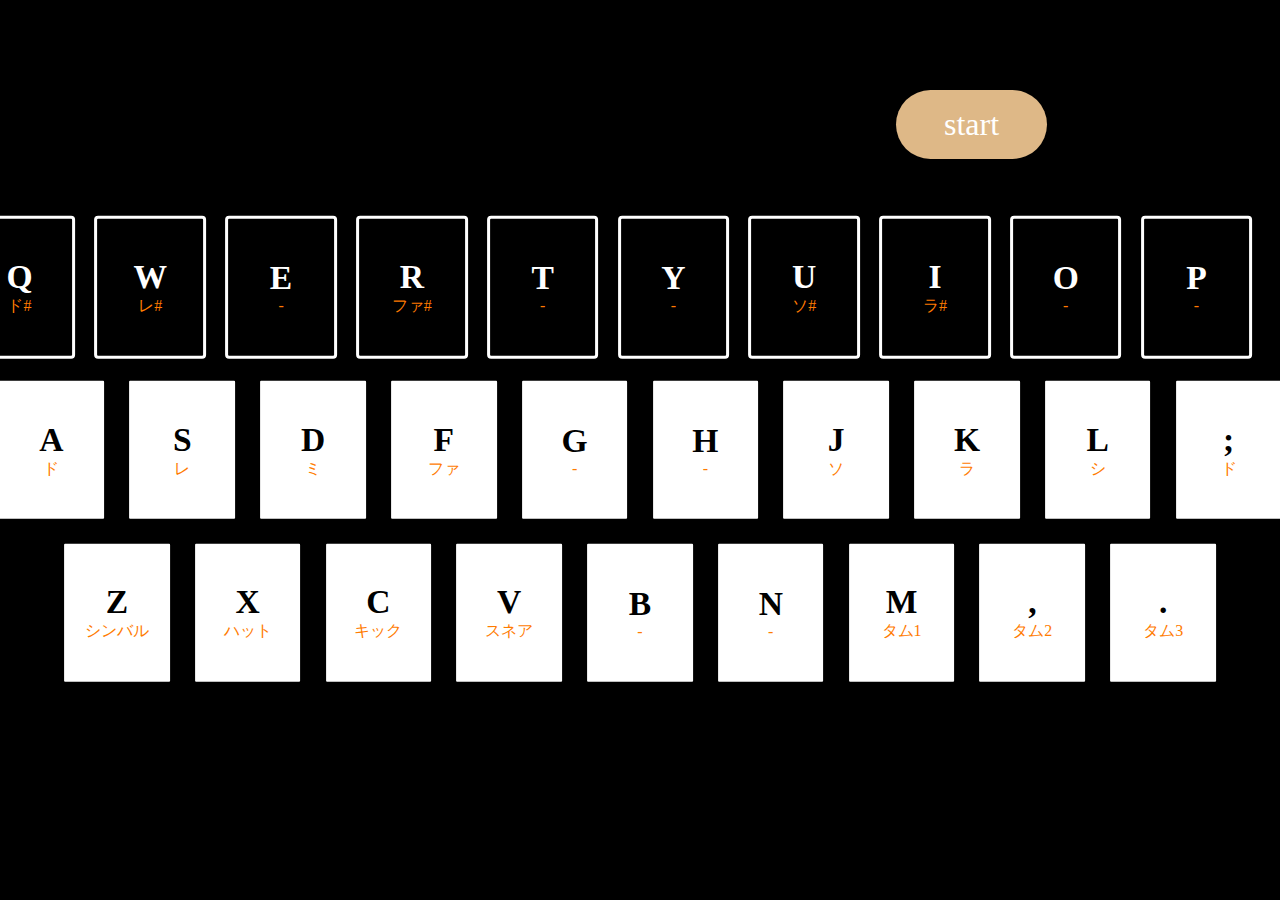
==== v1.2/index.html @ bb33272a "Add files via upload" ====
<!DOCTYPE html>
<html lang="ja">
  <head>
    <meta charset="UTF-8" />
    <meta http-equiv="X-UA-Compatible" content="IE=edge" />
    <meta name="viewport" content="width=device-width, initial-scale=1.0" />
    <title>touch-piano</title>
    <link rel="stylesheet" type="text/css" href="index.css" />
    <script src="play.js"></script>
  </head>
  <body>
    <div class="wraper">
      <div class="main-image"></div>
      <div id="start">start</div>
      <div class="keyborad">
        <div class="keys top">
          <div data-key="q" class="key top">
            <kbd>Q</kbd>
            <span class="sound">ド#</span>
          </div>
          <div data-key="w" class="key top">
            <kbd>W</kbd>
            <span class="sound">レ#</span>
          </div>
          <div data-key="e" class="key top">
            <kbd>E</kbd>
            <span class="sound">-</span>
          </div>
          <div data-key="r" class="key top">
            <kbd>R</kbd>
            <span class="sound">ファ#</span>
          </div>
          <div data-key="t" class="key top">
            <kbd>T</kbd>
            <span class="sound">-</span>
          </div>
          <div data-key="y" class="key top">
            <kbd>Y</kbd>
            <span class="sound">-</span>
          </div>
          <div data-key="u" class="key top">
            <kbd>U</kbd>
            <span class="sound">ソ#</span>
          </div>
          <div data-key="i" class="key top">
            <kbd>I</kbd>
            <span class="sound">ラ#</span>
          </div>
          <div data-key="o" class="key top">
            <kbd>O</kbd>
            <span class="sound">-</span>
          </div>
          <div data-key="p" class="key top">
            <kbd>P</kbd>
            <span class="sound">-</span>
          </div>
        </div>
        <div class="keys middle">
          <div data-key="a" class="key middle">
            <kbd>A</kbd>
            <span class="sound">ド</span>
          </div>
          <div data-key="s" class="key middle">
            <kbd>S</kbd>
            <span class="sound">レ</span>
          </div>
          <div data-key="d" class="key middle">
            <kbd>D</kbd>
            <span class="sound">ミ</span>
          </div>
          <div data-key="f" class="key middle">
            <kbd>F</kbd>
            <span class="sound">ファ</span>
          </div>
          <div data-key="g" class="key middle">
            <kbd>G</kbd>
            <span class="sound">-</span>
          </div>
          <div data-key="h" class="key middle">
            <kbd>H</kbd>
            <span class="sound">-</span>
          </div>
          <div data-key="j" class="key middle">
            <kbd>J</kbd>
            <span class="sound">ソ</span>
          </div>
          <div data-key="k" class="key middle">
            <kbd>K</kbd>
            <span class="sound">ラ</span>
          </div>
          <div data-key="l" class="key middle">
            <kbd>L</kbd>
            <span class="sound">シ</span>
          </div>
          <div data-key=";" class="key middle">
            <kbd>;</kbd>
            <span class="sound">ド</span>
          </div>
        </div>
        <div class="keys bottom">
          <div data-key="z" class="key bottom">
            <kbd>Z</kbd>
            <span class="sound">シンバル</span>
          </div>
          <div data-key="x" class="key bottom">
            <kbd>X</kbd>
            <span class="sound">ハット</span>
          </div>
          <div data-key="c" class="key bottom">
            <kbd>C</kbd>
            <span class="sound">キック</span>
          </div>
          <div data-key="v" class="key bottom">
            <kbd>V</kbd>
            <span class="sound">スネア</span>
          </div>
          <div data-key="b" class="key bottom">
            <kbd>B</kbd>
            <span class="sound">-</span>
          </div>
          <div data-key="n" class="key bottom">
            <kbd>N</kbd>
            <span class="sound">-</span>
          </div>
          <div data-key="m" class="key bottom">
            <kbd>M</kbd>
            <span class="sound">タム1</span>
          </div>
          <div data-key="," class="key bottom">
            <kbd>,</kbd>
            <span class="sound">タム2</span>
          </div>
          <div data-key="." class="key bottom">
            <kbd>.</kbd>
            <span class="sound">タム3</span>
          </div>
        </div>
      </div>

      <audio data-key="a" src="/sound/piano2_do.mp3"></audio>
      <audio data-key="s" src="/sound/piano2_re.mp3"></audio>
      <audio data-key="d" src="/sound/piano2_mi.mp3"></audio>
      <audio data-key="f" src="/sound/piano2_fa.mp3"></audio>
      <audio data-key="j" src="/sound/piano2_so.mp3"></audio>
      <audio data-key="k" src="/sound/piano2_ra.mp3"></audio>
      <audio data-key="l" src="/sound/piano2_si.mp3"></audio>
      <audio data-key=";" src="/sound/piano2_takaido.mp3"></audio>
      <audio data-key="q" src="/sound/piano2_dosharp.mp3"></audio>
      <audio data-key="w" src="/sound/piano2_resharp.mp3"></audio>
      <audio data-key="r" src="/sound/piano2_fasharp.mp3"></audio>
      <audio data-key="u" src="/sound/piano2_sosharp.mp3"></audio>
      <audio data-key="i" src="/sound/piano2_rasharp.mp3"></audio>
      <audio data-key="z" src="/sound/drum2_cymbal.mp3"></audio>
      <audio data-key="x" src="/sound/drum2_hat.mp3"></audio>
      <audio data-key="c" src="/sound/drum2_kick.mp3"></audio>
      <audio data-key="v" src="/sound/drum2_snare.mp3"></audio>
      <audio data-key="m" src="/sound/drum2_tom1.mp3"></audio>
      <audio data-key="," src="/sound/drum2_tom2.mp3"></audio>
      <audio data-key="." src="/sound/drum2_tom3.mp3"></audio>
    </div>
  </body>
</html>
---- v1.2/index.css ----
html {
  background-color: black;
}

body {
  margin: 0;
}

.wraper {
  width: 100%;
}

.main-image {
  position: relative;
  background-image: url("/main-image.jpg");
  background-size: cover; /*--背景画像のサイズ--*/
  background-attachment: fixed; /*--背景画像の固定--*/
  background-repeat: no-repeat; /*--背景画像の繰り返し--*/
  background-position: center center; /*--背景画像の位置--*/
  height: 90vh;
  margin: 5vh auto;
}

#start {
  position: absolute;
  top: 10%;
  left: 70%;
  padding: 1rem 3rem;
  background-color: burlywood;
  font-size: 2rem;
  color: white;
  border-radius: 4rem;
}

.keyborad {
  position: absolute;
  top: 50%;
  left: 50%;
  transform: translate(-50%, -50%);
  -webkit-transform: translate(-50%, -50%);
  -ms-transform: translate(-50%, -50%);
}

.keys {
  display: flex;
  justify-content: center;
}

.key {
  display: flex;
  width: 4.6rem;
  height: 6.6rem;
  border: solid;
  border-width: 0.2rem;
  border-radius: 4px;
  padding: 1rem;
  margin: 0.6rem;
  transition: all 0.7s;
  flex-flow: column;
  align-items: center;
  justify-content: center;
}

.keys.top {
  margin-right: 4rem;
}

.key.top {
  background-color: black;
  color: white;
}

.key.middle {
  background-color: white;
  color: black;
}

.key.bottom {
  background-color: white;
  color: black;
}

kbd {
  padding-top: 0.8rem;
  font-family: "inherit";
  font-size: 2.1rem;
  font-weight: 700;
}

.sound {
  padding-bottom: 0.8rem;
  font-size: 1rem;
  color: rgb(255, 123, 0);
}

.playing {
  background-color: rgb(0, 255, 255) !important;
  border-color: rgb(255, 255, 0);
}
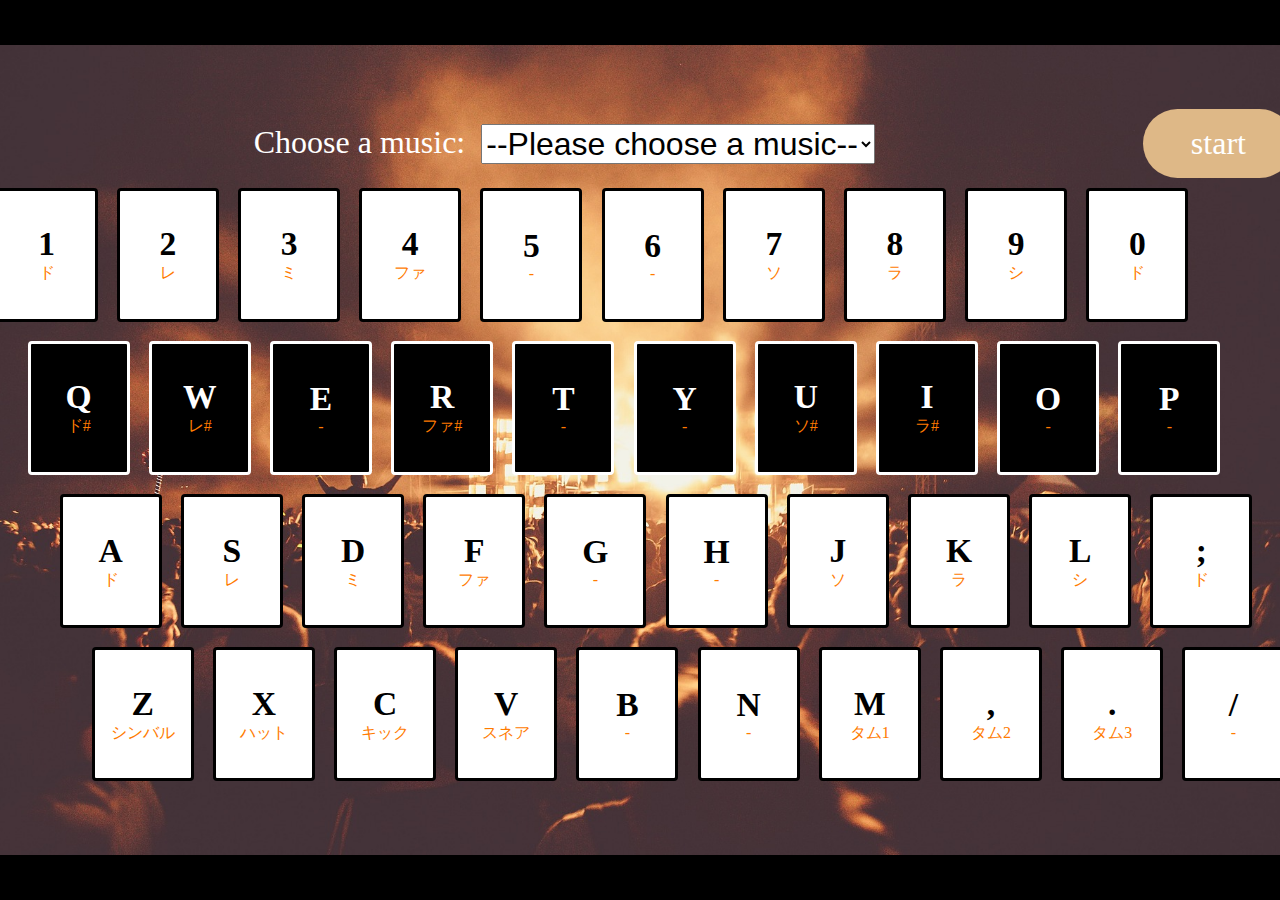
==== commit 1ccdfa2c: "Add files via upload" ====
--- a/v1.2/index.html
+++ b/v1.2/index.html
@@ -5,158 +5,233 @@
     <meta http-equiv="X-UA-Compatible" content="IE=edge" />
     <meta name="viewport" content="width=device-width, initial-scale=1.0" />
     <title>touch-piano</title>
-    <link rel="stylesheet" type="text/css" href="index.css" />
-    <script src="play.js"></script>
+    <link rel="stylesheet" type="text/css" href="./index.css" />
+    <script src="./play.js"></script>
   </head>
   <body>
     <div class="wraper">
-      <div class="main-image"></div>
-      <div id="start">start</div>
-      <div class="keyborad">
-        <div class="keys top">
-          <div data-key="q" class="key top">
-            <kbd>Q</kbd>
-            <span class="sound">ド#</span>
+      <div class="main-image">
+        <div class="UI-container">
+          <div id="menu">
+            <div id="music-title">
+              <label for="music-select">Choose a music:</label>
+              <select name="musics" id="music-select">
+                <option value="">--Please choose a music--</option>
+                <option value="doreminouta">ドレミの歌</option>
+                <option value="bz_mouitidokisusitakatta">B'z</option>
+                <!-- <option value="tenfeet_daizerokan">10-FEET</option> -->
+              </select>
+            </div>
+            <div class="button-box">
+              <div id="start">
+                <span>start</span>
+              </div>
+              <!-- <div id="cancel">
+                <span>cancel</span>
+              </div> -->
+            </div>
           </div>
-          <div data-key="w" class="key top">
-            <kbd>W</kbd>
-            <span class="sound">レ#</span>
-          </div>
-          <div data-key="e" class="key top">
-            <kbd>E</kbd>
-            <span class="sound">-</span>
-          </div>
-          <div data-key="r" class="key top">
-            <kbd>R</kbd>
-            <span class="sound">ファ#</span>
-          </div>
-          <div data-key="t" class="key top">
-            <kbd>T</kbd>
-            <span class="sound">-</span>
-          </div>
-          <div data-key="y" class="key top">
-            <kbd>Y</kbd>
-            <span class="sound">-</span>
-          </div>
-          <div data-key="u" class="key top">
-            <kbd>U</kbd>
-            <span class="sound">ソ#</span>
-          </div>
-          <div data-key="i" class="key top">
-            <kbd>I</kbd>
-            <span class="sound">ラ#</span>
-          </div>
-          <div data-key="o" class="key top">
-            <kbd>O</kbd>
-            <span class="sound">-</span>
-          </div>
-          <div data-key="p" class="key top">
-            <kbd>P</kbd>
-            <span class="sound">-</span>
-          </div>
-        </div>
-        <div class="keys middle">
-          <div data-key="a" class="key middle">
-            <kbd>A</kbd>
-            <span class="sound">ド</span>
-          </div>
-          <div data-key="s" class="key middle">
-            <kbd>S</kbd>
-            <span class="sound">レ</span>
-          </div>
-          <div data-key="d" class="key middle">
-            <kbd>D</kbd>
-            <span class="sound">ミ</span>
-          </div>
-          <div data-key="f" class="key middle">
-            <kbd>F</kbd>
-            <span class="sound">ファ</span>
-          </div>
-          <div data-key="g" class="key middle">
-            <kbd>G</kbd>
-            <span class="sound">-</span>
-          </div>
-          <div data-key="h" class="key middle">
-            <kbd>H</kbd>
-            <span class="sound">-</span>
-          </div>
-          <div data-key="j" class="key middle">
-            <kbd>J</kbd>
-            <span class="sound">ソ</span>
-          </div>
-          <div data-key="k" class="key middle">
-            <kbd>K</kbd>
-            <span class="sound">ラ</span>
-          </div>
-          <div data-key="l" class="key middle">
-            <kbd>L</kbd>
-            <span class="sound">シ</span>
-          </div>
-          <div data-key=";" class="key middle">
-            <kbd>;</kbd>
-            <span class="sound">ド</span>
-          </div>
-        </div>
-        <div class="keys bottom">
-          <div data-key="z" class="key bottom">
-            <kbd>Z</kbd>
-            <span class="sound">シンバル</span>
-          </div>
-          <div data-key="x" class="key bottom">
-            <kbd>X</kbd>
-            <span class="sound">ハット</span>
-          </div>
-          <div data-key="c" class="key bottom">
-            <kbd>C</kbd>
-            <span class="sound">キック</span>
-          </div>
-          <div data-key="v" class="key bottom">
-            <kbd>V</kbd>
-            <span class="sound">スネア</span>
-          </div>
-          <div data-key="b" class="key bottom">
-            <kbd>B</kbd>
-            <span class="sound">-</span>
-          </div>
-          <div data-key="n" class="key bottom">
-            <kbd>N</kbd>
-            <span class="sound">-</span>
-          </div>
-          <div data-key="m" class="key bottom">
-            <kbd>M</kbd>
-            <span class="sound">タム1</span>
-          </div>
-          <div data-key="," class="key bottom">
-            <kbd>,</kbd>
-            <span class="sound">タム2</span>
-          </div>
-          <div data-key="." class="key bottom">
-            <kbd>.</kbd>
-            <span class="sound">タム3</span>
+          <div class="keyborad">
+            <div class="keys first-line">
+              <div data-key="1" class="key first-line">
+                <kbd>1</kbd>
+                <span class="sound">ド</span>
+              </div>
+              <div data-key="2" class="key first-line">
+                <kbd>2</kbd>
+                <span class="sound">レ</span>
+              </div>
+              <div data-key="3" class="key first-line">
+                <kbd>3</kbd>
+                <span class="sound">ミ</span>
+              </div>
+              <div data-key="4" class="key first-line">
+                <kbd>4</kbd>
+                <span class="sound">ファ</span>
+              </div>
+              <div data-key="5" class="key first-line">
+                <kbd>5</kbd>
+                <span class="sound">-</span>
+              </div>
+              <div data-key="6" class="key first-line">
+                <kbd>6</kbd>
+                <span class="sound">-</span>
+              </div>
+              <div data-key="7" class="key first-line">
+                <kbd>7</kbd>
+                <span class="sound">ソ</span>
+              </div>
+              <div data-key="8" class="key first-line">
+                <kbd>8</kbd>
+                <span class="sound">ラ</span>
+              </div>
+              <div data-key="9" class="key first-line">
+                <kbd>9</kbd>
+                <span class="sound">シ</span>
+              </div>
+              <div data-key="0" class="key first-line">
+                <kbd>0</kbd>
+                <span class="sound">ド</span>
+              </div>
+            </div>
+            <div class="keys second-line">
+              <div data-key="q" class="key second-line">
+                <kbd>Q</kbd>
+                <span class="sound">ド#</span>
+              </div>
+              <div data-key="w" class="key second-line">
+                <kbd>W</kbd>
+                <span class="sound">レ#</span>
+              </div>
+              <div data-key="e" class="key second-line">
+                <kbd>E</kbd>
+                <span class="sound">-</span>
+              </div>
+              <div data-key="r" class="key second-line">
+                <kbd>R</kbd>
+                <span class="sound">ファ#</span>
+              </div>
+              <div data-key="t" class="key second-line">
+                <kbd>T</kbd>
+                <span class="sound">-</span>
+              </div>
+              <div data-key="y" class="key second-line">
+                <kbd>Y</kbd>
+                <span class="sound">-</span>
+              </div>
+              <div data-key="u" class="key second-line">
+                <kbd>U</kbd>
+                <span class="sound">ソ#</span>
+              </div>
+              <div data-key="i" class="key second-line">
+                <kbd>I</kbd>
+                <span class="sound">ラ#</span>
+              </div>
+              <div data-key="o" class="key second-line">
+                <kbd>O</kbd>
+                <span class="sound">-</span>
+              </div>
+              <div data-key="p" class="key second-line">
+                <kbd>P</kbd>
+                <span class="sound">-</span>
+              </div>
+            </div>
+            <div class="keys third-line">
+              <div data-key="a" class="key third-line">
+                <kbd>A</kbd>
+                <span class="sound">ド</span>
+              </div>
+              <div data-key="s" class="key third-line">
+                <kbd>S</kbd>
+                <span class="sound">レ</span>
+              </div>
+              <div data-key="d" class="key third-line">
+                <kbd>D</kbd>
+                <span class="sound">ミ</span>
+              </div>
+              <div data-key="f" class="key third-line">
+                <kbd>F</kbd>
+                <span class="sound">ファ</span>
+              </div>
+              <div data-key="g" class="key third-line">
+                <kbd>G</kbd>
+                <span class="sound">-</span>
+              </div>
+              <div data-key="h" class="key third-line">
+                <kbd>H</kbd>
+                <span class="sound">-</span>
+              </div>
+              <div data-key="j" class="key third-line">
+                <kbd>J</kbd>
+                <span class="sound">ソ</span>
+              </div>
+              <div data-key="k" class="key third-line">
+                <kbd>K</kbd>
+                <span class="sound">ラ</span>
+              </div>
+              <div data-key="l" class="key third-line">
+                <kbd>L</kbd>
+                <span class="sound">シ</span>
+              </div>
+              <div data-key=";" class="key third-line">
+                <kbd>;</kbd>
+                <span class="sound">ド</span>
+              </div>
+            </div>
+            <div class="keys fourth-line">
+              <div data-key="z" class="key fourth-line">
+                <kbd>Z</kbd>
+                <span class="sound">シンバル</span>
+              </div>
+              <div data-key="x" class="key fourth-line">
+                <kbd>X</kbd>
+                <span class="sound">ハット</span>
+              </div>
+              <div data-key="c" class="key fourth-line">
+                <kbd>C</kbd>
+                <span class="sound">キック</span>
+              </div>
+              <div data-key="v" class="key fourth-line">
+                <kbd>V</kbd>
+                <span class="sound">スネア</span>
+              </div>
+              <div data-key="b" class="key fourth-line">
+                <kbd>B</kbd>
+                <span class="sound">-</span>
+              </div>
+              <div data-key="n" class="key fourth-line">
+                <kbd>N</kbd>
+                <span class="sound">-</span>
+              </div>
+              <div data-key="m" class="key fourth-line">
+                <kbd>M</kbd>
+                <span class="sound">タム1</span>
+              </div>
+              <div data-key="," class="key fourth-line">
+                <kbd>,</kbd>
+                <span class="sound">タム2</span>
+              </div>
+              <div data-key="." class="key fourth-line">
+                <kbd>.</kbd>
+                <span class="sound">タム3</span>
+              </div>
+              <div data-key="/" class="key fourth-line">
+                <kbd>/</kbd>
+                <span class="sound">-</span>
+              </div>
+            </div>
           </div>
         </div>
       </div>
 
-      <audio data-key="a" src="/sound/piano2_do.mp3"></audio>
-      <audio data-key="s" src="/sound/piano2_re.mp3"></audio>
-      <audio data-key="d" src="/sound/piano2_mi.mp3"></audio>
-      <audio data-key="f" src="/sound/piano2_fa.mp3"></audio>
-      <audio data-key="j" src="/sound/piano2_so.mp3"></audio>
-      <audio data-key="k" src="/sound/piano2_ra.mp3"></audio>
-      <audio data-key="l" src="/sound/piano2_si.mp3"></audio>
-      <audio data-key=";" src="/sound/piano2_takaido.mp3"></audio>
-      <audio data-key="q" src="/sound/piano2_dosharp.mp3"></audio>
-      <audio data-key="w" src="/sound/piano2_resharp.mp3"></audio>
-      <audio data-key="r" src="/sound/piano2_fasharp.mp3"></audio>
-      <audio data-key="u" src="/sound/piano2_sosharp.mp3"></audio>
-      <audio data-key="i" src="/sound/piano2_rasharp.mp3"></audio>
-      <audio data-key="z" src="/sound/drum2_cymbal.mp3"></audio>
-      <audio data-key="x" src="/sound/drum2_hat.mp3"></audio>
-      <audio data-key="c" src="/sound/drum2_kick.mp3"></audio>
-      <audio data-key="v" src="/sound/drum2_snare.mp3"></audio>
-      <audio data-key="m" src="/sound/drum2_tom1.mp3"></audio>
-      <audio data-key="," src="/sound/drum2_tom2.mp3"></audio>
-      <audio data-key="." src="/sound/drum2_tom3.mp3"></audio>
+      <audio data-key="1" src="../sound2/piano_takaido.mp3"></audio>
+      <audio data-key="2" src="../sound2/piano_takaire.mp3"></audio>
+      <audio data-key="3" src="../sound2/piano_takaimi.mp3"></audio>
+      <audio data-key="4" src="../sound2/piano_takaifa.mp3"></audio>
+      <audio data-key="7" src="../sound2/piano_takaiso.mp3"></audio>
+      <audio data-key="8" src="../sound2/piano_takaira.mp3"></audio>
+      <audio data-key="9" src="../sound2/piano_takaisi.mp3"></audio>
+      <audio data-key="0" src="../sound2/piano_takaitakaido.mp3"></audio>
+      <audio data-key="a" src="../sound/piano2_do.mp3"></audio>
+      <audio data-key="s" src="../sound/piano2_re.mp3"></audio>
+      <audio data-key="d" src="../sound/piano2_mi.mp3"></audio>
+      <audio data-key="f" src="../sound/piano2_fa.mp3"></audio>
+      <audio data-key="j" src="../sound/piano2_so.mp3"></audio>
+      <audio data-key="k" src="../sound2/piano_ra.mp3"></audio>
+      <audio data-key="l" src="../sound/piano2_si.mp3"></audio>
+      <audio data-key=";" src="../sound/piano2_takaido.mp3"></audio>
+      <audio data-key="q" src="../sound/piano2_dosharp.mp3"></audio>
+      <audio data-key="w" src="../sound/piano2_resharp.mp3"></audio>
+      <audio data-key="r" src="../sound/piano2_fasharp.mp3"></audio>
+      <audio data-key="u" src="../sound/piano2_sosharp.mp3"></audio>
+      <audio data-key="i" src="../sound/piano2_rasharp.mp3"></audio>
+      <audio data-key="z" src="../sound/drum2_cymbal.mp3"></audio>
+      <audio data-key="x" src="../sound/drum2_hat.mp3"></audio>
+      <audio data-key="c" src="../sound/drum2_kick.mp3"></audio>
+      <audio data-key="v" src="../sound/drum2_snare.mp3"></audio>
+      <audio data-key="m" src="../sound/drum2_tom1.mp3"></audio>
+      <audio data-key="," src="../sound/drum2_tom2.mp3"></audio>
+      <audio data-key="." src="../sound/drum2_tom3.mp3"></audio>
     </div>
   </body>
 </html>
--- a/v1.2/index.css
+++ b/v1.2/index.css
@@ -6,39 +6,84 @@
   margin: 0;
 }
 
+p {
+  margin-block-start: 0;
+  margin-block-end: 0;
+}
+
 .wraper {
   width: 100%;
 }
 
 .main-image {
-  position: relative;
-  background-image: url("/main-image.jpg");
+  display: flex;
+  background-image: url("../main-image.jpg");
   background-size: cover; /*--背景画像のサイズ--*/
   background-attachment: fixed; /*--背景画像の固定--*/
   background-repeat: no-repeat; /*--背景画像の繰り返し--*/
   background-position: center center; /*--背景画像の位置--*/
   height: 90vh;
   margin: 5vh auto;
+  justify-content: center;
+  align-items: center;
+}
+
+.UI-container {
+  display: flex;
+  flex-direction: column;
+}
+
+#menu {
+  display: flex;
+  justify-content: center;
+  align-items: center;
+}
+
+#music-title {
+  display: flex;
+  flex-basis: 90%;
+  color: white;
+  font-size: 2rem;
+  justify-content: center;
+  text-align: center;
+  gap: 0 1rem;
+}
+
+#music-select {
+  font-size: 2rem;
+}
+
+.button-box {
+  display: flex;
+  gap: 0 1rem;
 }
 
 #start {
-  position: absolute;
-  top: 10%;
-  left: 70%;
+  /* position: absolute;
+  top: 7.5%;
+  left: 70%; */
+  flex-basis: 10%;
   padding: 1rem 3rem;
-  background-color: burlywood;
+  background-color: rgba(222, 184, 135, 1);
   font-size: 2rem;
   color: white;
   border-radius: 4rem;
+  text-align: center;
 }
 
-.keyborad {
-  position: absolute;
-  top: 50%;
-  left: 50%;
-  transform: translate(-50%, -50%);
-  -webkit-transform: translate(-50%, -50%);
-  -ms-transform: translate(-50%, -50%);
+#start:hover {
+  cursor: pointer;
+  background-color: rgb(166, 137, 98);
+}
+
+#cancel {
+  flex-basis: 10%;
+  padding: 1rem 3rem;
+  background-color: rgb(78, 78, 78);
+  font-size: 2rem;
+  color: white;
+  border-radius: 4rem;
+  text-align: center;
 }
 
 .keys {
@@ -48,8 +93,8 @@
 
 .key {
   display: flex;
-  width: 4.6rem;
-  height: 6.6rem;
+  width: 4rem;
+  height: 6rem;
   border: solid;
   border-width: 0.2rem;
   border-radius: 4px;
@@ -61,21 +106,38 @@
   justify-content: center;
 }
 
-.keys.top {
-  margin-right: 4rem;
+.keys.first-line {
+  margin-right: 6rem;
 }
 
-.key.top {
+.keys.second-line {
+  margin-right: 2rem;
+}
+
+.keys.third-line {
+  margin-left: 2rem;
+}
+
+.keys.fourth-line {
+  margin-left: 6rem;
+}
+
+.key.first-line {
+  background-color: white;
+  color: black;
+}
+
+.key.second-line {
   background-color: black;
   color: white;
 }
 
-.key.middle {
+.key.third-line {
   background-color: white;
   color: black;
 }
 
-.key.bottom {
+.key.fourth-line {
   background-color: white;
   color: black;
 }
